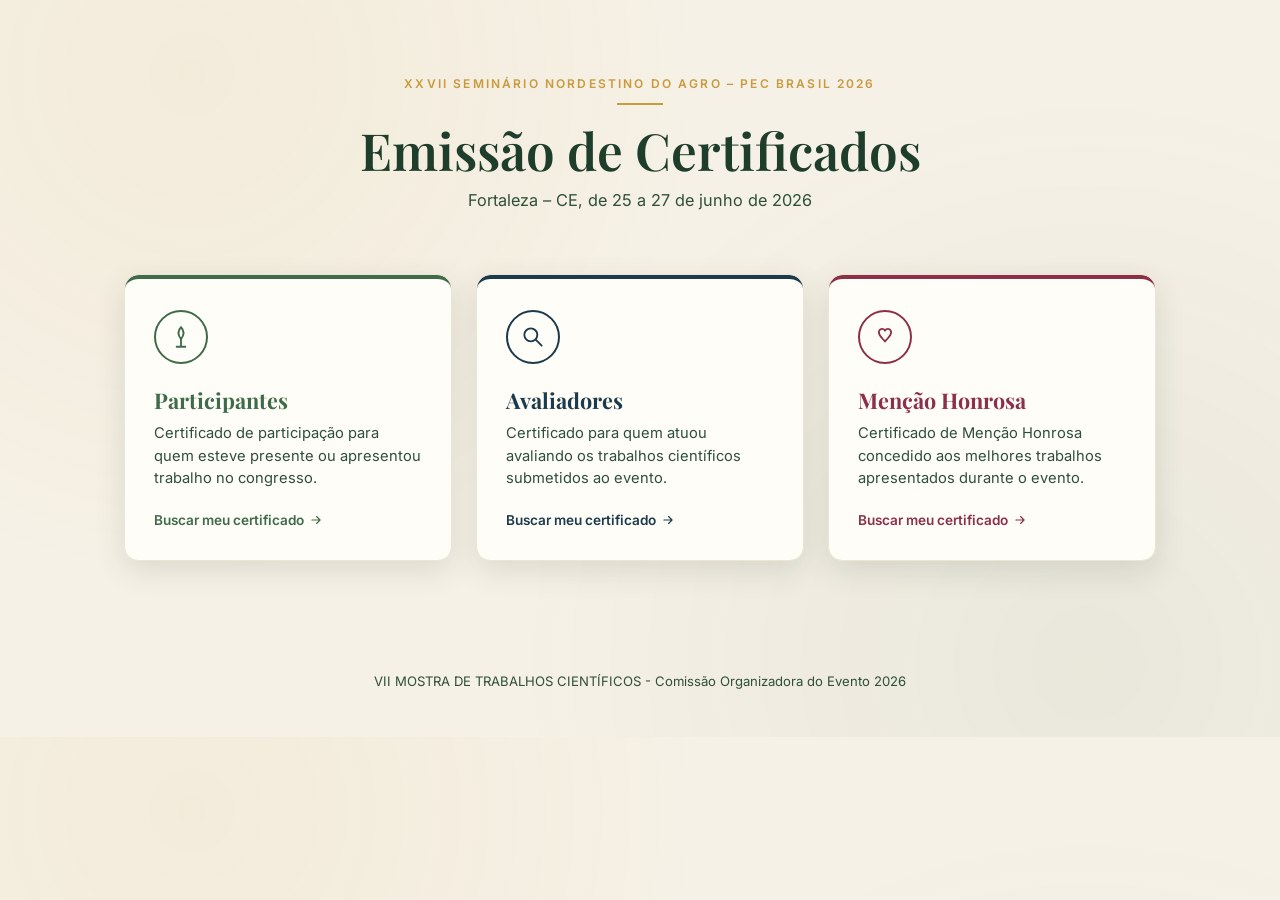
==== index.html @ bc7a6516 "primeiro commit" ====
<!DOCTYPE html>
<html lang="pt-BR">
<head>
  <meta charset="UTF-8" />
  <meta name="viewport" content="width=device-width, initial-scale=1.0" />
  <title>Certificados — Congresso Brasileiro de Agronegócio</title>
  <link rel="stylesheet" href="assets/style.css" />
</head>
<body>

  <div class="container">
    <header class="topo">
      <span class="eyebrow">XXVII Seminário Nordestino do Agro – Pec Brasil 2026</span>
      <h1 class="titulo">Emissão de Certificados</h1>
      <p class="subtitulo">Fortaleza – CE, de 25 a 27 de junho de 2026</p>
    </header>

    <main class="trilhas">

      <a class="card-trilha" style="--cor: var(--cor-participantes)" href="busca.html?trilha=participantes">
        <div class="selo">
          <svg viewBox="0 0 24 24" fill="none" stroke="currentColor" stroke-width="1.7">
            <path d="M12 3c-3 3-3 7 0 11 3-4 3-8 0-11z" />
            <path d="M12 14v7M8 21h8" stroke-linecap="round"/>
          </svg>
        </div>
        <h2>Participantes</h2>
        <p>Certificado de participação para quem esteve presente ou apresentou trabalho no congresso.</p>
        <span class="ir-para">
          Buscar meu certificado
          <svg viewBox="0 0 24 24" fill="none" stroke="currentColor" stroke-width="2"><path d="M5 12h14M13 6l6 6-6 6" stroke-linecap="round" stroke-linejoin="round"/></svg>
        </span>
      </a>

      <a class="card-trilha" style="--cor: var(--cor-avaliadores)" href="busca.html?trilha=avaliadores">
        <div class="selo">
          <svg viewBox="0 0 24 24" fill="none" stroke="currentColor" stroke-width="1.7">
            <circle cx="10" cy="10" r="6"/>
            <path d="M14.5 14.5L20 20" stroke-linecap="round"/>
          </svg>
        </div>
        <h2>Avaliadores</h2>
        <p>Certificado para quem atuou avaliando os trabalhos científicos submetidos ao evento.</p>
        <span class="ir-para">
          Buscar meu certificado
          <svg viewBox="0 0 24 24" fill="none" stroke="currentColor" stroke-width="2"><path d="M5 12h14M13 6l6 6-6 6" stroke-linecap="round" stroke-linejoin="round"/></svg>
        </span>
      </a>

      <a class="card-trilha" style="--cor: var(--cor-missao-rosa)" href="busca.html?trilha=missao-rosa">
        <div class="selo">
          <svg viewBox="0 0 24 24" fill="none" stroke="currentColor" stroke-width="1.7">
            <path d="M12 6c1.5-2 4.5-2 5.5.5 1 2.5-1 5-5.5 9.5-4.5-4.5-6.5-7-5.5-9.5C7.5 4 10.5 4 12 6z"/>
          </svg>
        </div>
        <h2>Menção Honrosa</h2>
        <p>Certificado de Menção Honrosa concedido aos melhores trabalhos apresentados durante o evento.</p>
        <span class="ir-para">
          Buscar meu certificado
          <svg viewBox="0 0 24 24" fill="none" stroke="currentColor" stroke-width="2"><path d="M5 12h14M13 6l6 6-6 6" stroke-linecap="round" stroke-linejoin="round"/></svg>
        </span>
      </a>

    </main>

    <footer class="rodape">
      VII MOSTRA DE TRABALHOS CIENTÍFICOS - Comissão Organizadora do Evento 2026
    </footer>
  </div>

</body>
</html>
---- assets/style.css ----
/* ===========================================================
   Congresso Brasileiro de Agronegócio — Emissão de Certificados
   Paleta: creme (papel), verde-escuro (tinta), dourado (selo)
   + cores de destaque por trilha (participantes / avaliadores / missão rosa)
   =========================================================== */

@import url('https://fonts.googleapis.com/css2?family=Playfair+Display:wght@500;600;700&family=Inter:wght@400;500;600&display=swap');

:root {
  --creme: #F6F1E6;
  --creme-escuro: #EDE4D2;
  --tinta: #1F3D2B;
  --tinta-suave: #2E4F3A;
  --dourado: #C99A3E;
  --dourado-claro: #E4C87A;
  --terracota: #A85C32;

  --cor-participantes: #3F6B4A;
  --cor-avaliadores: #1B3A4B;
  --cor-missao-rosa: #8C2F4B;

  --fonte-display: 'Playfair Display', Georgia, serif;
  --fonte-texto: 'Inter', system-ui, sans-serif;

  --sombra: 0 10px 30px rgba(31, 61, 43, 0.12);
}

* { box-sizing: border-box; }

body {
  margin: 0;
  background: var(--creme);
  color: var(--tinta);
  font-family: var(--fonte-texto);
  background-image:
    radial-gradient(circle at 15% 10%, rgba(201, 154, 62, 0.07), transparent 40%),
    radial-gradient(circle at 85% 90%, rgba(31, 61, 43, 0.06), transparent 45%);
}

.container {
  max-width: 1080px;
  margin: 0 auto;
  padding: 0 1.5rem;
}

/* ---------- Cabeçalho ---------- */
header.topo {
  padding: 4.5rem 0 3rem;
  text-align: center;
}

.eyebrow {
  font-family: var(--fonte-texto);
  font-weight: 600;
  letter-spacing: 0.18em;
  text-transform: uppercase;
  font-size: 0.75rem;
  color: var(--dourado);
  display: inline-block;
  padding-bottom: 0.9rem;
  position: relative;
}

.eyebrow::after {
  content: "";
  position: absolute;
  bottom: 0;
  left: 50%;
  transform: translateX(-50%);
  width: 46px;
  height: 2px;
  background: var(--dourado);
}

h1.titulo {
  font-family: var(--fonte-display);
  font-size: clamp(2.1rem, 4.5vw, 3.2rem);
  font-weight: 600;
  margin: 1rem 0 0.6rem;
  line-height: 1.15;
}

.subtitulo {
  color: var(--tinta-suave);
  font-size: 1.02rem;
  margin: 0;
}

/* ---------- Cards das trilhas ---------- */
.trilhas {
  display: grid;
  grid-template-columns: repeat(3, 1fr);
  gap: 1.5rem;
  padding: 1rem 0 5rem;
}

@media (max-width: 820px) {
  .trilhas { grid-template-columns: 1fr; }
}

.card-trilha {
  --cor: var(--cor-participantes);
  position: relative;
  display: block;
  text-decoration: none;
  color: inherit;
  background: #FFFDF8;
  border: 1px solid var(--creme-escuro);
  border-radius: 14px;
  padding: 2.2rem 1.8rem 1.9rem;
  box-shadow: var(--sombra);
  overflow: hidden;
  transition: transform 0.25s ease, box-shadow 0.25s ease;
}

.card-trilha:hover {
  transform: translateY(-5px);
  box-shadow: 0 16px 36px rgba(31, 61, 43, 0.18);
}

.card-trilha::before {
  content: "";
  position: absolute;
  inset: 0;
  border-top: 4px solid var(--cor);
  border-radius: 14px 14px 0 0;
}

.selo {
  width: 54px;
  height: 54px;
  border-radius: 50%;
  border: 2px solid var(--cor);
  display: flex;
  align-items: center;
  justify-content: center;
  color: var(--cor);
  margin-bottom: 1.4rem;
  transition: transform 0.35s ease;
}

.card-trilha:hover .selo {
  transform: rotate(-8deg) scale(1.05);
}

.selo svg { width: 26px; height: 26px; }

.card-trilha h2 {
  font-family: var(--fonte-display);
  font-size: 1.35rem;
  margin: 0 0 0.5rem;
  color: var(--cor);
}

.card-trilha p {
  font-size: 0.92rem;
  color: var(--tinta-suave);
  line-height: 1.5;
  margin: 0 0 1.3rem;
}

.ir-para {
  font-size: 0.85rem;
  font-weight: 600;
  color: var(--cor);
  display: inline-flex;
  align-items: center;
  gap: 0.35rem;
}

.ir-para svg {
  width: 14px; height: 14px;
  transition: transform 0.2s ease;
}

.card-trilha:hover .ir-para svg { transform: translateX(4px); }

footer.rodape {
  text-align: center;
  padding: 2rem 0 3rem;
  color: var(--tinta-suave);
  font-size: 0.82rem;
}

/* ===========================================================
   Página de busca
   =========================================================== */

.voltar {
  display: inline-flex;
  align-items: center;
  gap: 0.4rem;
  font-size: 0.85rem;
  font-weight: 600;
  color: var(--tinta-suave);
  text-decoration: none;
  margin-bottom: 1.5rem;
}
.voltar svg { width: 14px; height: 14px; }

.faixa-trilha {
  padding: 3rem 0 1.5rem;
}

.faixa-trilha .eyebrow { color: var(--cor, var(--dourado)); }
.faixa-trilha .eyebrow::after { background: var(--cor, var(--dourado)); }

.busca-caixa {
  background: #FFFDF8;
  border: 1px solid var(--creme-escuro);
  border-radius: 14px;
  padding: 1.6rem;
  box-shadow: var(--sombra);
  margin-bottom: 2rem;
}

.busca-caixa input[type="text"] {
  width: 100%;
  padding: 0.85rem 1rem;
  font-size: 1rem;
  font-family: var(--fonte-texto);
  border: 1.5px solid var(--creme-escuro);
  border-radius: 8px;
  background: var(--creme);
  color: var(--tinta);
  outline: none;
  transition: border-color 0.2s ease;
}

.busca-caixa input[type="text"]:focus {
  border-color: var(--cor, var(--dourado));
}

.busca-caixa select {
  width: 100%;
  padding: 0.75rem 1rem;
  font-size: 0.92rem;
  font-family: var(--fonte-texto);
  border: 1.5px solid var(--creme-escuro);
  border-radius: 8px;
  background: var(--creme);
  color: var(--tinta);
  outline: none;
  transition: border-color 0.2s ease;
}

.busca-caixa select:focus {
  border-color: var(--cor, var(--dourado));
}

.dica {
  font-size: 0.8rem;
  color: var(--tinta-suave);
  margin-top: 0.6rem;
}

.resultados {
  display: flex;
  flex-direction: column;
  gap: 0.8rem;
  padding-bottom: 4rem;
}

.resultado-item {
  background: #FFFDF8;
  border: 1px solid var(--creme-escuro);
  border-left: 4px solid var(--cor, var(--dourado));
  border-radius: 10px;
  padding: 1.1rem 1.3rem;
  display: flex;
  align-items: center;
  justify-content: space-between;
  gap: 1rem;
  flex-wrap: wrap;
}

.resultado-item .nomes {
  font-weight: 600;
  font-size: 1rem;
}

.resultado-item .detalhe {
  font-size: 0.85rem;
  color: var(--tinta-suave);
  font-style: italic;
  margin-top: 0.2rem;
}

.botao-baixar {
  background: var(--cor, var(--tinta));
  color: #fff;
  border: none;
  padding: 0.65rem 1.2rem;
  border-radius: 8px;
  font-family: var(--fonte-texto);
  font-weight: 600;
  font-size: 0.85rem;
  cursor: pointer;
  white-space: nowrap;
  transition: filter 0.2s ease;
}
.botao-baixar:hover { filter: brightness(1.1); }
.botao-baixar:disabled { opacity: 0.6; cursor: wait; }

.mensagem-vazia {
  text-align: center;
  color: var(--tinta-suave);
  padding: 2.5rem 1rem;
  font-size: 0.95rem;
}

.mensagem-erro {
  text-align: center;
  color: var(--terracota);
  padding: 1rem;
  font-size: 0.9rem;
  font-weight: 600;
}

@media (prefers-reduced-motion: reduce) {
  .card-trilha, .card-trilha .selo, .card-trilha .ir-para svg, .botao-baixar {
    transition: none !important;
  }
}
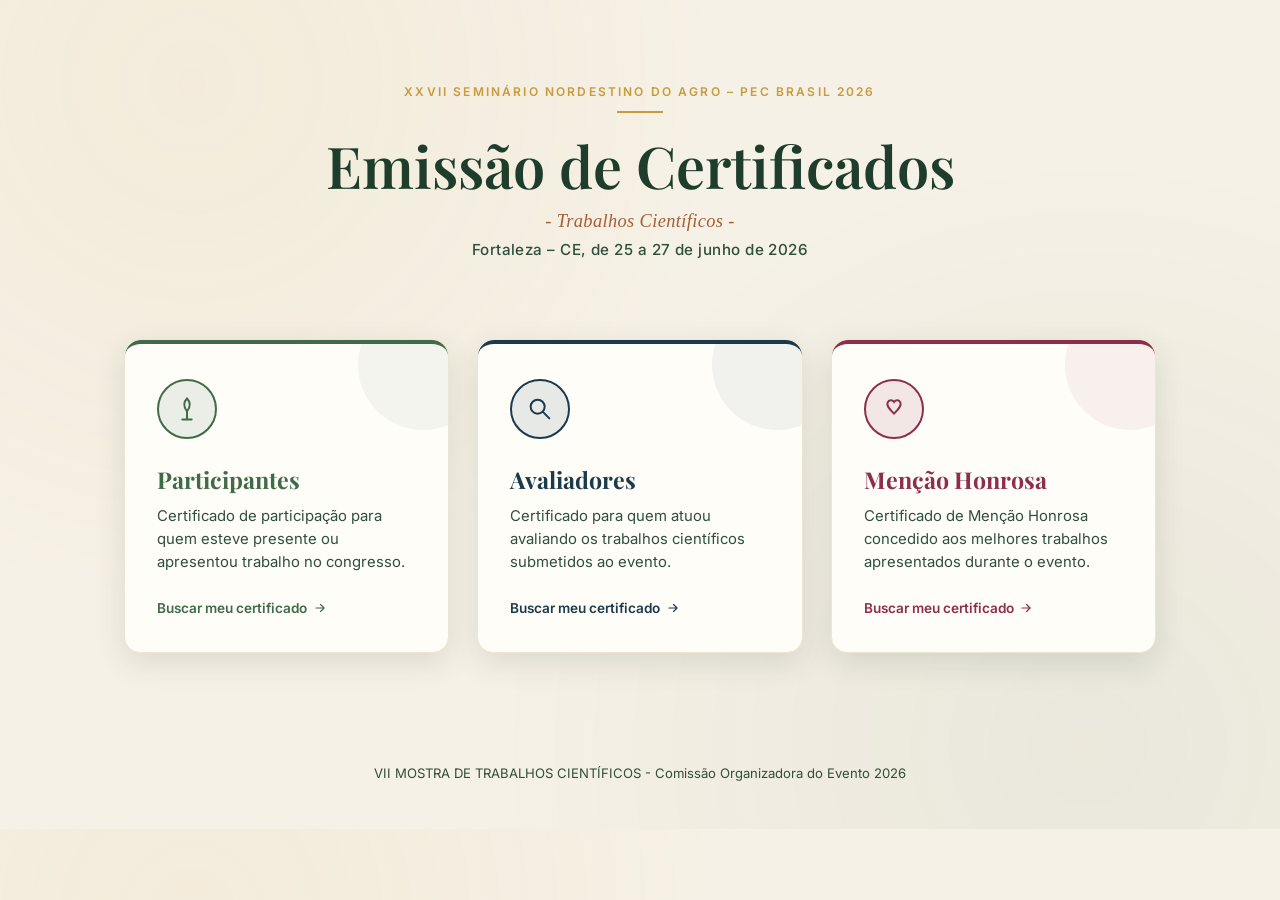
==== commit d9e997f5: "Add files via upload" ====
--- a/index.html
+++ b/index.html
@@ -11,8 +11,9 @@
   <div class="container">
     <header class="topo">
       <span class="eyebrow">XXVII Seminário Nordestino do Agro – Pec Brasil 2026</span>
-      <h1 class="titulo">Emissão de Certificados</h1>
-      <p class="subtitulo">Fortaleza – CE, de 25 a 27 de junho de 2026</p>
+      <h1 class="titulo">Emissão de Certificados </h1>
+      <h2 class="subtitulo"> - Trabalhos Científicos - </h2>
+      <h3 class="subtitulo">Fortaleza – CE, de 25 a 27 de junho de 2026</h3>
     </header>
 
     <main class="trilhas">
--- a/assets/style.css
+++ b/assets/style.css
@@ -45,7 +45,7 @@
 
 /* ---------- Cabeçalho ---------- */
 header.topo {
-  padding: 4.5rem 0 3rem;
+  padding: 5rem 0 3.5rem;
   text-align: center;
 }
 
@@ -74,10 +74,29 @@
 
 h1.titulo {
   font-family: var(--fonte-display);
-  font-size: clamp(2.1rem, 4.5vw, 3.2rem);
-  font-weight: 600;
-  margin: 1rem 0 0.6rem;
-  line-height: 1.15;
+  font-size: clamp(2.3rem, 5vw, 3.6rem);
+  font-weight: 600;
+  margin: 1.2rem 0 0.9rem;
+  line-height: 1.12;
+}
+
+h2.subtitulo {
+  font-family: var(--fonte-display);
+  font-style: italic;
+  font-weight: 500;
+  color: var(--terracota);
+  font-size: 1.15rem;
+  margin: 0 0 0.5rem;
+  letter-spacing: 0.02em;
+}
+
+h3.subtitulo {
+  font-family: var(--fonte-texto);
+  font-weight: 500;
+  color: var(--tinta-suave);
+  font-size: 0.95rem;
+  letter-spacing: 0.03em;
+  margin: 0;
 }
 
 .subtitulo {
@@ -90,8 +109,8 @@
 .trilhas {
   display: grid;
   grid-template-columns: repeat(3, 1fr);
-  gap: 1.5rem;
-  padding: 1rem 0 5rem;
+  gap: 1.75rem;
+  padding: 1.5rem 0 5rem;
 }
 
 @media (max-width: 820px) {
@@ -106,16 +125,16 @@
   color: inherit;
   background: #FFFDF8;
   border: 1px solid var(--creme-escuro);
-  border-radius: 14px;
-  padding: 2.2rem 1.8rem 1.9rem;
+  border-radius: 16px;
+  padding: 2.4rem 2rem 2.1rem;
   box-shadow: var(--sombra);
   overflow: hidden;
-  transition: transform 0.25s ease, box-shadow 0.25s ease;
+  transition: transform 0.28s ease, box-shadow 0.28s ease;
 }
 
 .card-trilha:hover {
-  transform: translateY(-5px);
-  box-shadow: 0 16px 36px rgba(31, 61, 43, 0.18);
+  transform: translateY(-6px);
+  box-shadow: 0 20px 42px rgba(31, 61, 43, 0.2);
 }
 
 .card-trilha::before {
@@ -123,40 +142,54 @@
   position: absolute;
   inset: 0;
   border-top: 4px solid var(--cor);
-  border-radius: 14px 14px 0 0;
+  border-radius: 16px 16px 0 0;
+}
+
+.card-trilha::after {
+  content: "";
+  position: absolute;
+  top: -40px;
+  right: -40px;
+  width: 130px;
+  height: 130px;
+  border-radius: 50%;
+  background: var(--cor);
+  opacity: 0.06;
+  pointer-events: none;
 }
 
 .selo {
-  width: 54px;
-  height: 54px;
+  width: 60px;
+  height: 60px;
   border-radius: 50%;
+  background: color-mix(in srgb, var(--cor) 10%, transparent);
   border: 2px solid var(--cor);
   display: flex;
   align-items: center;
   justify-content: center;
   color: var(--cor);
-  margin-bottom: 1.4rem;
+  margin-bottom: 1.6rem;
   transition: transform 0.35s ease;
 }
 
 .card-trilha:hover .selo {
-  transform: rotate(-8deg) scale(1.05);
-}
-
-.selo svg { width: 26px; height: 26px; }
+  transform: rotate(-8deg) scale(1.06);
+}
+
+.selo svg { width: 28px; height: 28px; }
 
 .card-trilha h2 {
   font-family: var(--fonte-display);
-  font-size: 1.35rem;
-  margin: 0 0 0.5rem;
+  font-size: 1.45rem;
+  margin: 0 0 0.6rem;
   color: var(--cor);
 }
 
 .card-trilha p {
-  font-size: 0.92rem;
-  color: var(--tinta-suave);
-  line-height: 1.5;
-  margin: 0 0 1.3rem;
+  font-size: 0.93rem;
+  color: var(--tinta-suave);
+  line-height: 1.55;
+  margin: 0 0 1.4rem;
 }
 
 .ir-para {
@@ -166,6 +199,13 @@
   display: inline-flex;
   align-items: center;
   gap: 0.35rem;
+  padding-bottom: 2px;
+  border-bottom: 1px solid transparent;
+  transition: border-color 0.2s ease;
+}
+
+.card-trilha:hover .ir-para {
+  border-color: var(--cor);
 }
 
 .ir-para svg {
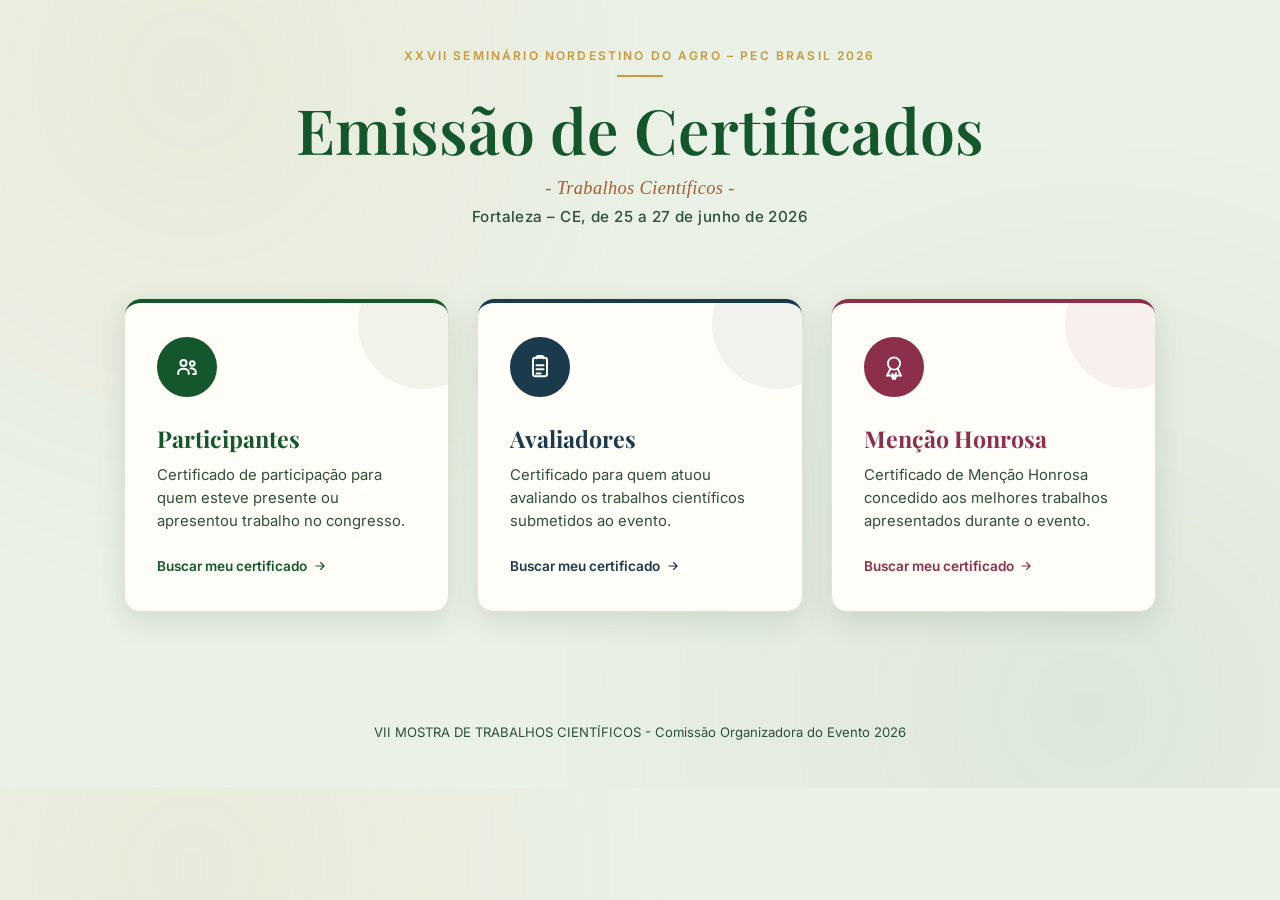
==== commit c483d494: "Add files via upload" ====
--- a/index.html
+++ b/index.html
@@ -1,73 +1,78 @@
-<!DOCTYPE html>
-<html lang="pt-BR">
-<head>
-  <meta charset="UTF-8" />
-  <meta name="viewport" content="width=device-width, initial-scale=1.0" />
-  <title>Certificados — Congresso Brasileiro de Agronegócio</title>
-  <link rel="stylesheet" href="assets/style.css" />
-</head>
-<body>
-
-  <div class="container">
-    <header class="topo">
-      <span class="eyebrow">XXVII Seminário Nordestino do Agro – Pec Brasil 2026</span>
-      <h1 class="titulo">Emissão de Certificados </h1>
-      <h2 class="subtitulo"> - Trabalhos Científicos - </h2>
-      <h3 class="subtitulo">Fortaleza – CE, de 25 a 27 de junho de 2026</h3>
-    </header>
-
-    <main class="trilhas">
-
-      <a class="card-trilha" style="--cor: var(--cor-participantes)" href="busca.html?trilha=participantes">
-        <div class="selo">
-          <svg viewBox="0 0 24 24" fill="none" stroke="currentColor" stroke-width="1.7">
-            <path d="M12 3c-3 3-3 7 0 11 3-4 3-8 0-11z" />
-            <path d="M12 14v7M8 21h8" stroke-linecap="round"/>
-          </svg>
-        </div>
-        <h2>Participantes</h2>
-        <p>Certificado de participação para quem esteve presente ou apresentou trabalho no congresso.</p>
-        <span class="ir-para">
-          Buscar meu certificado
-          <svg viewBox="0 0 24 24" fill="none" stroke="currentColor" stroke-width="2"><path d="M5 12h14M13 6l6 6-6 6" stroke-linecap="round" stroke-linejoin="round"/></svg>
-        </span>
-      </a>
-
-      <a class="card-trilha" style="--cor: var(--cor-avaliadores)" href="busca.html?trilha=avaliadores">
-        <div class="selo">
-          <svg viewBox="0 0 24 24" fill="none" stroke="currentColor" stroke-width="1.7">
-            <circle cx="10" cy="10" r="6"/>
-            <path d="M14.5 14.5L20 20" stroke-linecap="round"/>
-          </svg>
-        </div>
-        <h2>Avaliadores</h2>
-        <p>Certificado para quem atuou avaliando os trabalhos científicos submetidos ao evento.</p>
-        <span class="ir-para">
-          Buscar meu certificado
-          <svg viewBox="0 0 24 24" fill="none" stroke="currentColor" stroke-width="2"><path d="M5 12h14M13 6l6 6-6 6" stroke-linecap="round" stroke-linejoin="round"/></svg>
-        </span>
-      </a>
-
-      <a class="card-trilha" style="--cor: var(--cor-missao-rosa)" href="busca.html?trilha=missao-rosa">
-        <div class="selo">
-          <svg viewBox="0 0 24 24" fill="none" stroke="currentColor" stroke-width="1.7">
-            <path d="M12 6c1.5-2 4.5-2 5.5.5 1 2.5-1 5-5.5 9.5-4.5-4.5-6.5-7-5.5-9.5C7.5 4 10.5 4 12 6z"/>
-          </svg>
-        </div>
-        <h2>Menção Honrosa</h2>
-        <p>Certificado de Menção Honrosa concedido aos melhores trabalhos apresentados durante o evento.</p>
-        <span class="ir-para">
-          Buscar meu certificado
-          <svg viewBox="0 0 24 24" fill="none" stroke="currentColor" stroke-width="2"><path d="M5 12h14M13 6l6 6-6 6" stroke-linecap="round" stroke-linejoin="round"/></svg>
-        </span>
-      </a>
-
-    </main>
-
-    <footer class="rodape">
-      VII MOSTRA DE TRABALHOS CIENTÍFICOS - Comissão Organizadora do Evento 2026
-    </footer>
-  </div>
-
-</body>
-</html>
+<!DOCTYPE html>
+<html lang="pt-BR">
+<head>
+  <meta charset="UTF-8" />
+  <meta name="viewport" content="width=device-width, initial-scale=1.0" />
+  <title>Certificados — Congresso Brasileiro de Agronegócio</title>
+  <link rel="stylesheet" href="assets/style.css" />
+</head>
+<body>
+
+  <div class="container">
+    <header class="topo">
+      <span class="eyebrow">XXVII Seminário Nordestino do Agro – Pec Brasil 2026</span>
+      <h1 class="titulo">Emissão de Certificados </h1>
+      <h2 class="subtitulo"> - Trabalhos Científicos - </h2>
+      <h3 class="subtitulo">Fortaleza – CE, de 25 a 27 de junho de 2026</h3>
+    </header>
+
+    <main class="trilhas">
+
+      <a class="card-trilha" style="--cor: var(--cor-participantes)" href="busca.html?trilha=participantes">
+        <div class="selo">
+          <svg viewBox="0 0 24 24" fill="none" stroke="currentColor" stroke-width="1.7" stroke-linecap="round" stroke-linejoin="round">
+            <circle cx="9" cy="8.5" r="2.6" />
+            <path d="M4.5 18v-1.2c0-2 2-3.4 4.5-3.4s4.5 1.4 4.5 3.4V18" />
+            <circle cx="16.5" cy="9" r="2" />
+            <path d="M15 13.2c1.9-.3 4.5.9 4.5 3v1.8h-2.2" />
+          </svg>
+        </div>
+        <h2>Participantes</h2>
+        <p>Certificado de participação para quem esteve presente ou apresentou trabalho no congresso.</p>
+        <span class="ir-para">
+          Buscar meu certificado
+          <svg viewBox="0 0 24 24" fill="none" stroke="currentColor" stroke-width="2"><path d="M5 12h14M13 6l6 6-6 6" stroke-linecap="round" stroke-linejoin="round"/></svg>
+        </span>
+      </a>
+
+      <a class="card-trilha" style="--cor: var(--cor-avaliadores)" href="busca.html?trilha=avaliadores">
+        <div class="selo">
+          <svg viewBox="0 0 24 24" fill="none" stroke="currentColor" stroke-width="1.7" stroke-linecap="round" stroke-linejoin="round">
+            <rect x="6" y="4" width="12" height="16" rx="2" />
+            <path d="M9 4.5V4a1.5 1.5 0 0 1 1.5-1.5h3A1.5 1.5 0 0 1 15 4v.5" />
+            <path d="M9 10.5h6M9 14h6M9 17.5h3.5" />
+          </svg>
+        </div>
+        <h2>Avaliadores</h2>
+        <p>Certificado para quem atuou avaliando os trabalhos científicos submetidos ao evento.</p>
+        <span class="ir-para">
+          Buscar meu certificado
+          <svg viewBox="0 0 24 24" fill="none" stroke="currentColor" stroke-width="2"><path d="M5 12h14M13 6l6 6-6 6" stroke-linecap="round" stroke-linejoin="round"/></svg>
+        </span>
+      </a>
+
+      <a class="card-trilha" style="--cor: var(--cor-missao-rosa)" href="busca.html?trilha=missao-rosa">
+        <div class="selo">
+          <svg viewBox="0 0 24 24" fill="none" stroke="currentColor" stroke-width="1.6" stroke-linecap="round" stroke-linejoin="round">
+            <circle cx="12" cy="9" r="5.2" />
+            <path d="M9 13.3l-3 6.2 3.6-.3 1.7 3.1 2.4-5" />
+            <path d="M15 13.3l3 6.2-3.6-.3-1.7 3.1-2.1-4.4" />
+          </svg>
+        </div>
+        <h2>Menção Honrosa</h2>
+        <p>Certificado de Menção Honrosa concedido aos melhores trabalhos apresentados durante o evento.</p>
+        <span class="ir-para">
+          Buscar meu certificado
+          <svg viewBox="0 0 24 24" fill="none" stroke="currentColor" stroke-width="2"><path d="M5 12h14M13 6l6 6-6 6" stroke-linecap="round" stroke-linejoin="round"/></svg>
+        </span>
+      </a>
+
+    </main>
+
+    <footer class="rodape">
+      VII MOSTRA DE TRABALHOS CIENTÍFICOS - Comissão Organizadora do Evento 2026
+    </footer>
+  </div>
+
+</body>
+</html>
--- a/assets/style.css
+++ b/assets/style.css
@@ -1,364 +1,365 @@
-/* ===========================================================
-   Congresso Brasileiro de Agronegócio — Emissão de Certificados
-   Paleta: creme (papel), verde-escuro (tinta), dourado (selo)
-   + cores de destaque por trilha (participantes / avaliadores / missão rosa)
-   =========================================================== */
-
-@import url('https://fonts.googleapis.com/css2?family=Playfair+Display:wght@500;600;700&family=Inter:wght@400;500;600&display=swap');
-
-:root {
-  --creme: #F6F1E6;
-  --creme-escuro: #EDE4D2;
-  --tinta: #1F3D2B;
-  --tinta-suave: #2E4F3A;
-  --dourado: #C99A3E;
-  --dourado-claro: #E4C87A;
-  --terracota: #A85C32;
-
-  --cor-participantes: #3F6B4A;
-  --cor-avaliadores: #1B3A4B;
-  --cor-missao-rosa: #8C2F4B;
-
-  --fonte-display: 'Playfair Display', Georgia, serif;
-  --fonte-texto: 'Inter', system-ui, sans-serif;
-
-  --sombra: 0 10px 30px rgba(31, 61, 43, 0.12);
-}
-
-* { box-sizing: border-box; }
-
-body {
-  margin: 0;
-  background: var(--creme);
-  color: var(--tinta);
-  font-family: var(--fonte-texto);
-  background-image:
-    radial-gradient(circle at 15% 10%, rgba(201, 154, 62, 0.07), transparent 40%),
-    radial-gradient(circle at 85% 90%, rgba(31, 61, 43, 0.06), transparent 45%);
-}
-
-.container {
-  max-width: 1080px;
-  margin: 0 auto;
-  padding: 0 1.5rem;
-}
-
-/* ---------- Cabeçalho ---------- */
-header.topo {
-  padding: 5rem 0 3.5rem;
-  text-align: center;
-}
-
-.eyebrow {
-  font-family: var(--fonte-texto);
-  font-weight: 600;
-  letter-spacing: 0.18em;
-  text-transform: uppercase;
-  font-size: 0.75rem;
-  color: var(--dourado);
-  display: inline-block;
-  padding-bottom: 0.9rem;
-  position: relative;
-}
-
-.eyebrow::after {
-  content: "";
-  position: absolute;
-  bottom: 0;
-  left: 50%;
-  transform: translateX(-50%);
-  width: 46px;
-  height: 2px;
-  background: var(--dourado);
-}
-
-h1.titulo {
-  font-family: var(--fonte-display);
-  font-size: clamp(2.3rem, 5vw, 3.6rem);
-  font-weight: 600;
-  margin: 1.2rem 0 0.9rem;
-  line-height: 1.12;
-}
-
-h2.subtitulo {
-  font-family: var(--fonte-display);
-  font-style: italic;
-  font-weight: 500;
-  color: var(--terracota);
-  font-size: 1.15rem;
-  margin: 0 0 0.5rem;
-  letter-spacing: 0.02em;
-}
-
-h3.subtitulo {
-  font-family: var(--fonte-texto);
-  font-weight: 500;
-  color: var(--tinta-suave);
-  font-size: 0.95rem;
-  letter-spacing: 0.03em;
-  margin: 0;
-}
-
-.subtitulo {
-  color: var(--tinta-suave);
-  font-size: 1.02rem;
-  margin: 0;
-}
-
-/* ---------- Cards das trilhas ---------- */
-.trilhas {
-  display: grid;
-  grid-template-columns: repeat(3, 1fr);
-  gap: 1.75rem;
-  padding: 1.5rem 0 5rem;
-}
-
-@media (max-width: 820px) {
-  .trilhas { grid-template-columns: 1fr; }
-}
-
-.card-trilha {
-  --cor: var(--cor-participantes);
-  position: relative;
-  display: block;
-  text-decoration: none;
-  color: inherit;
-  background: #FFFDF8;
-  border: 1px solid var(--creme-escuro);
-  border-radius: 16px;
-  padding: 2.4rem 2rem 2.1rem;
-  box-shadow: var(--sombra);
-  overflow: hidden;
-  transition: transform 0.28s ease, box-shadow 0.28s ease;
-}
-
-.card-trilha:hover {
-  transform: translateY(-6px);
-  box-shadow: 0 20px 42px rgba(31, 61, 43, 0.2);
-}
-
-.card-trilha::before {
-  content: "";
-  position: absolute;
-  inset: 0;
-  border-top: 4px solid var(--cor);
-  border-radius: 16px 16px 0 0;
-}
-
-.card-trilha::after {
-  content: "";
-  position: absolute;
-  top: -40px;
-  right: -40px;
-  width: 130px;
-  height: 130px;
-  border-radius: 50%;
-  background: var(--cor);
-  opacity: 0.06;
-  pointer-events: none;
-}
-
-.selo {
-  width: 60px;
-  height: 60px;
-  border-radius: 50%;
-  background: color-mix(in srgb, var(--cor) 10%, transparent);
-  border: 2px solid var(--cor);
-  display: flex;
-  align-items: center;
-  justify-content: center;
-  color: var(--cor);
-  margin-bottom: 1.6rem;
-  transition: transform 0.35s ease;
-}
-
-.card-trilha:hover .selo {
-  transform: rotate(-8deg) scale(1.06);
-}
-
-.selo svg { width: 28px; height: 28px; }
-
-.card-trilha h2 {
-  font-family: var(--fonte-display);
-  font-size: 1.45rem;
-  margin: 0 0 0.6rem;
-  color: var(--cor);
-}
-
-.card-trilha p {
-  font-size: 0.93rem;
-  color: var(--tinta-suave);
-  line-height: 1.55;
-  margin: 0 0 1.4rem;
-}
-
-.ir-para {
-  font-size: 0.85rem;
-  font-weight: 600;
-  color: var(--cor);
-  display: inline-flex;
-  align-items: center;
-  gap: 0.35rem;
-  padding-bottom: 2px;
-  border-bottom: 1px solid transparent;
-  transition: border-color 0.2s ease;
-}
-
-.card-trilha:hover .ir-para {
-  border-color: var(--cor);
-}
-
-.ir-para svg {
-  width: 14px; height: 14px;
-  transition: transform 0.2s ease;
-}
-
-.card-trilha:hover .ir-para svg { transform: translateX(4px); }
-
-footer.rodape {
-  text-align: center;
-  padding: 2rem 0 3rem;
-  color: var(--tinta-suave);
-  font-size: 0.82rem;
-}
-
-/* ===========================================================
-   Página de busca
-   =========================================================== */
-
-.voltar {
-  display: inline-flex;
-  align-items: center;
-  gap: 0.4rem;
-  font-size: 0.85rem;
-  font-weight: 600;
-  color: var(--tinta-suave);
-  text-decoration: none;
-  margin-bottom: 1.5rem;
-}
-.voltar svg { width: 14px; height: 14px; }
-
-.faixa-trilha {
-  padding: 3rem 0 1.5rem;
-}
-
-.faixa-trilha .eyebrow { color: var(--cor, var(--dourado)); }
-.faixa-trilha .eyebrow::after { background: var(--cor, var(--dourado)); }
-
-.busca-caixa {
-  background: #FFFDF8;
-  border: 1px solid var(--creme-escuro);
-  border-radius: 14px;
-  padding: 1.6rem;
-  box-shadow: var(--sombra);
-  margin-bottom: 2rem;
-}
-
-.busca-caixa input[type="text"] {
-  width: 100%;
-  padding: 0.85rem 1rem;
-  font-size: 1rem;
-  font-family: var(--fonte-texto);
-  border: 1.5px solid var(--creme-escuro);
-  border-radius: 8px;
-  background: var(--creme);
-  color: var(--tinta);
-  outline: none;
-  transition: border-color 0.2s ease;
-}
-
-.busca-caixa input[type="text"]:focus {
-  border-color: var(--cor, var(--dourado));
-}
-
-.busca-caixa select {
-  width: 100%;
-  padding: 0.75rem 1rem;
-  font-size: 0.92rem;
-  font-family: var(--fonte-texto);
-  border: 1.5px solid var(--creme-escuro);
-  border-radius: 8px;
-  background: var(--creme);
-  color: var(--tinta);
-  outline: none;
-  transition: border-color 0.2s ease;
-}
-
-.busca-caixa select:focus {
-  border-color: var(--cor, var(--dourado));
-}
-
-.dica {
-  font-size: 0.8rem;
-  color: var(--tinta-suave);
-  margin-top: 0.6rem;
-}
-
-.resultados {
-  display: flex;
-  flex-direction: column;
-  gap: 0.8rem;
-  padding-bottom: 4rem;
-}
-
-.resultado-item {
-  background: #FFFDF8;
-  border: 1px solid var(--creme-escuro);
-  border-left: 4px solid var(--cor, var(--dourado));
-  border-radius: 10px;
-  padding: 1.1rem 1.3rem;
-  display: flex;
-  align-items: center;
-  justify-content: space-between;
-  gap: 1rem;
-  flex-wrap: wrap;
-}
-
-.resultado-item .nomes {
-  font-weight: 600;
-  font-size: 1rem;
-}
-
-.resultado-item .detalhe {
-  font-size: 0.85rem;
-  color: var(--tinta-suave);
-  font-style: italic;
-  margin-top: 0.2rem;
-}
-
-.botao-baixar {
-  background: var(--cor, var(--tinta));
-  color: #fff;
-  border: none;
-  padding: 0.65rem 1.2rem;
-  border-radius: 8px;
-  font-family: var(--fonte-texto);
-  font-weight: 600;
-  font-size: 0.85rem;
-  cursor: pointer;
-  white-space: nowrap;
-  transition: filter 0.2s ease;
-}
-.botao-baixar:hover { filter: brightness(1.1); }
-.botao-baixar:disabled { opacity: 0.6; cursor: wait; }
-
-.mensagem-vazia {
-  text-align: center;
-  color: var(--tinta-suave);
-  padding: 2.5rem 1rem;
-  font-size: 0.95rem;
-}
-
-.mensagem-erro {
-  text-align: center;
-  color: var(--terracota);
-  padding: 1rem;
-  font-size: 0.9rem;
-  font-weight: 600;
-}
-
-@media (prefers-reduced-motion: reduce) {
-  .card-trilha, .card-trilha .selo, .card-trilha .ir-para svg, .botao-baixar {
-    transition: none !important;
-  }
-}
+/* ===========================================================
+   Congresso Brasileiro de Agronegócio — Emissão de Certificados
+   Paleta: creme (papel), verde-escuro (tinta), dourado (selo)
+   + cores de destaque por trilha (participantes / avaliadores / missão rosa)
+   =========================================================== */
+
+@import url('https://fonts.googleapis.com/css2?family=Playfair+Display:wght@500;600;700&family=Inter:wght@400;500;600&display=swap');
+
+:root {
+  --creme: #EAF1E6;
+  --creme-escuro: #D9E6D2;
+  --tinta: #1F3D2B;
+  --tinta-suave: #2E4F3A;
+  --dourado: #C99A3E;
+  --dourado-claro: #E4C87A;
+  --terracota: #A85C32;
+
+  --cor-participantes: #15572C;
+  --cor-avaliadores: #1B3A4B;
+  --cor-missao-rosa: #8C2F4B;
+
+  --fonte-display: 'Playfair Display', Georgia, serif;
+  --fonte-texto: 'Inter', system-ui, sans-serif;
+
+  --sombra: 0 10px 30px rgba(31, 61, 43, 0.12);
+}
+
+* { box-sizing: border-box; }
+
+body {
+  margin: 0;
+  background: var(--creme);
+  color: var(--tinta);
+  font-family: var(--fonte-texto);
+  background-image:
+    radial-gradient(circle at 15% 10%, rgba(201, 154, 62, 0.07), transparent 40%),
+    radial-gradient(circle at 85% 90%, rgba(31, 61, 43, 0.06), transparent 45%);
+}
+
+.container {
+  max-width: 1080px;
+  margin: 0 auto;
+  padding: 0 1.5rem;
+}
+
+/* ---------- Cabeçalho ---------- */
+header.topo {
+  padding: 2.75rem 0 3rem;
+  text-align: center;
+}
+
+.eyebrow {
+  font-family: var(--fonte-texto);
+  font-weight: 600;
+  letter-spacing: 0.18em;
+  text-transform: uppercase;
+  font-size: 0.75rem;
+  color: var(--dourado);
+  display: inline-block;
+  padding-bottom: 0.9rem;
+  position: relative;
+}
+
+.eyebrow::after {
+  content: "";
+  position: absolute;
+  bottom: 0;
+  left: 50%;
+  transform: translateX(-50%);
+  width: 46px;
+  height: 2px;
+  background: var(--dourado);
+}
+
+h1.titulo {
+  font-family: var(--fonte-display);
+  font-size: clamp(2.5rem, 5.2vw, 3.9rem);
+  font-weight: 600;
+  color: #15572C;
+  margin: 1.1rem 0 0.9rem;
+  line-height: 1.1;
+}
+
+h2.subtitulo {
+  font-family: var(--fonte-display);
+  font-style: italic;
+  font-weight: 500;
+  color: var(--terracota);
+  font-size: 1.15rem;
+  margin: 0 0 0.5rem;
+  letter-spacing: 0.02em;
+}
+
+h3.subtitulo {
+  font-family: var(--fonte-texto);
+  font-weight: 500;
+  color: var(--tinta-suave);
+  font-size: 0.95rem;
+  letter-spacing: 0.03em;
+  margin: 0;
+}
+
+.subtitulo {
+  color: var(--tinta-suave);
+  font-size: 1.02rem;
+  margin: 0;
+}
+
+/* ---------- Cards das trilhas ---------- */
+.trilhas {
+  display: grid;
+  grid-template-columns: repeat(3, 1fr);
+  gap: 1.75rem;
+  padding: 1.5rem 0 5rem;
+}
+
+@media (max-width: 820px) {
+  .trilhas { grid-template-columns: 1fr; }
+}
+
+.card-trilha {
+  --cor: var(--cor-participantes);
+  position: relative;
+  display: block;
+  text-decoration: none;
+  color: inherit;
+  background: #FFFDF8;
+  border: 1px solid var(--creme-escuro);
+  border-radius: 16px;
+  padding: 2.4rem 2rem 2.1rem;
+  box-shadow: var(--sombra);
+  overflow: hidden;
+  transition: transform 0.28s ease, box-shadow 0.28s ease;
+}
+
+.card-trilha:hover {
+  transform: translateY(-6px);
+  box-shadow: 0 20px 42px rgba(31, 61, 43, 0.2);
+}
+
+.card-trilha::before {
+  content: "";
+  position: absolute;
+  inset: 0;
+  border-top: 4px solid var(--cor);
+  border-radius: 16px 16px 0 0;
+}
+
+.card-trilha::after {
+  content: "";
+  position: absolute;
+  top: -40px;
+  right: -40px;
+  width: 130px;
+  height: 130px;
+  border-radius: 50%;
+  background: var(--cor);
+  opacity: 0.06;
+  pointer-events: none;
+}
+
+.selo {
+  width: 60px;
+  height: 60px;
+  border-radius: 50%;
+  background: var(--cor);
+  border: 2px solid var(--cor);
+  display: flex;
+  align-items: center;
+  justify-content: center;
+  color: #fff;
+  margin-bottom: 1.6rem;
+  transition: transform 0.35s ease;
+}
+
+.card-trilha:hover .selo {
+  transform: rotate(-8deg) scale(1.06);
+}
+
+.selo svg { width: 28px; height: 28px; }
+
+.card-trilha h2 {
+  font-family: var(--fonte-display);
+  font-size: 1.45rem;
+  margin: 0 0 0.6rem;
+  color: var(--cor);
+}
+
+.card-trilha p {
+  font-size: 0.93rem;
+  color: var(--tinta-suave);
+  line-height: 1.55;
+  margin: 0 0 1.4rem;
+}
+
+.ir-para {
+  font-size: 0.85rem;
+  font-weight: 600;
+  color: var(--cor);
+  display: inline-flex;
+  align-items: center;
+  gap: 0.35rem;
+  padding-bottom: 2px;
+  border-bottom: 1px solid transparent;
+  transition: border-color 0.2s ease;
+}
+
+.card-trilha:hover .ir-para {
+  border-color: var(--cor);
+}
+
+.ir-para svg {
+  width: 14px; height: 14px;
+  transition: transform 0.2s ease;
+}
+
+.card-trilha:hover .ir-para svg { transform: translateX(4px); }
+
+footer.rodape {
+  text-align: center;
+  padding: 2rem 0 3rem;
+  color: var(--tinta-suave);
+  font-size: 0.82rem;
+}
+
+/* ===========================================================
+   Página de busca
+   =========================================================== */
+
+.voltar {
+  display: inline-flex;
+  align-items: center;
+  gap: 0.4rem;
+  font-size: 0.85rem;
+  font-weight: 600;
+  color: var(--tinta-suave);
+  text-decoration: none;
+  margin-bottom: 1.5rem;
+}
+.voltar svg { width: 14px; height: 14px; }
+
+.faixa-trilha {
+  padding: 3rem 0 1.5rem;
+}
+
+.faixa-trilha .eyebrow { color: var(--cor, var(--dourado)); }
+.faixa-trilha .eyebrow::after { background: var(--cor, var(--dourado)); }
+
+.busca-caixa {
+  background: #FFFDF8;
+  border: 1px solid var(--creme-escuro);
+  border-radius: 14px;
+  padding: 1.6rem;
+  box-shadow: var(--sombra);
+  margin-bottom: 2rem;
+}
+
+.busca-caixa input[type="text"] {
+  width: 100%;
+  padding: 0.85rem 1rem;
+  font-size: 1rem;
+  font-family: var(--fonte-texto);
+  border: 1.5px solid var(--creme-escuro);
+  border-radius: 8px;
+  background: var(--creme);
+  color: var(--tinta);
+  outline: none;
+  transition: border-color 0.2s ease;
+}
+
+.busca-caixa input[type="text"]:focus {
+  border-color: var(--cor, var(--dourado));
+}
+
+.busca-caixa select {
+  width: 100%;
+  padding: 0.75rem 1rem;
+  font-size: 0.92rem;
+  font-family: var(--fonte-texto);
+  border: 1.5px solid var(--creme-escuro);
+  border-radius: 8px;
+  background: var(--creme);
+  color: var(--tinta);
+  outline: none;
+  transition: border-color 0.2s ease;
+}
+
+.busca-caixa select:focus {
+  border-color: var(--cor, var(--dourado));
+}
+
+.dica {
+  font-size: 0.8rem;
+  color: var(--tinta-suave);
+  margin-top: 0.6rem;
+}
+
+.resultados {
+  display: flex;
+  flex-direction: column;
+  gap: 0.8rem;
+  padding-bottom: 4rem;
+}
+
+.resultado-item {
+  background: #FFFDF8;
+  border: 1px solid var(--creme-escuro);
+  border-left: 4px solid var(--cor, var(--dourado));
+  border-radius: 10px;
+  padding: 1.1rem 1.3rem;
+  display: flex;
+  align-items: center;
+  justify-content: space-between;
+  gap: 1rem;
+  flex-wrap: wrap;
+}
+
+.resultado-item .nomes {
+  font-weight: 600;
+  font-size: 1rem;
+}
+
+.resultado-item .detalhe {
+  font-size: 0.85rem;
+  color: var(--tinta-suave);
+  font-style: italic;
+  margin-top: 0.2rem;
+}
+
+.botao-baixar {
+  background: var(--cor, var(--tinta));
+  color: #fff;
+  border: none;
+  padding: 0.65rem 1.2rem;
+  border-radius: 8px;
+  font-family: var(--fonte-texto);
+  font-weight: 600;
+  font-size: 0.85rem;
+  cursor: pointer;
+  white-space: nowrap;
+  transition: filter 0.2s ease;
+}
+.botao-baixar:hover { filter: brightness(1.1); }
+.botao-baixar:disabled { opacity: 0.6; cursor: wait; }
+
+.mensagem-vazia {
+  text-align: center;
+  color: var(--tinta-suave);
+  padding: 2.5rem 1rem;
+  font-size: 0.95rem;
+}
+
+.mensagem-erro {
+  text-align: center;
+  color: var(--terracota);
+  padding: 1rem;
+  font-size: 0.9rem;
+  font-weight: 600;
+}
+
+@media (prefers-reduced-motion: reduce) {
+  .card-trilha, .card-trilha .selo, .card-trilha .ir-para svg, .botao-baixar {
+    transition: none !important;
+  }
+}
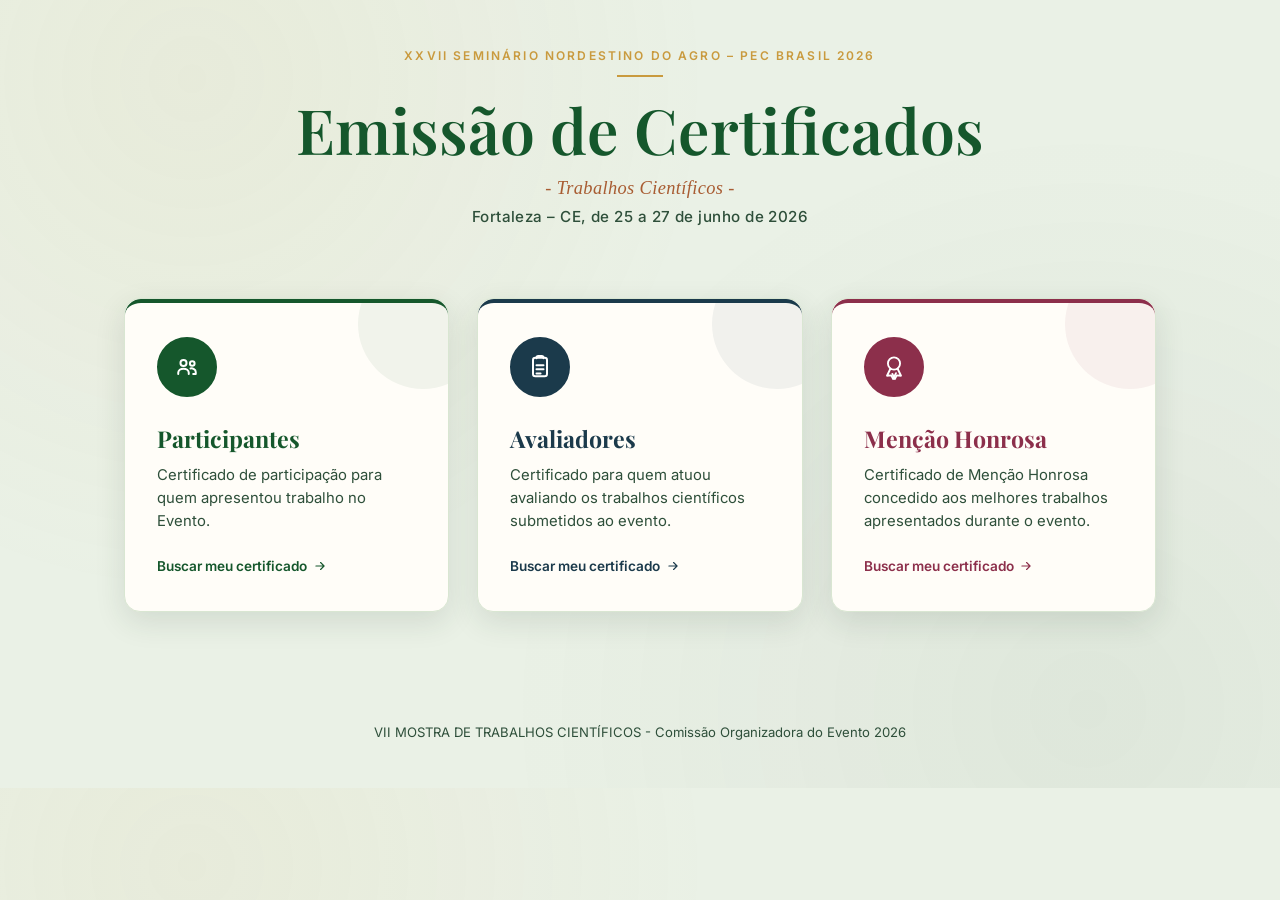
==== commit 63352046: "Add files via upload" ====
--- a/index.html
+++ b/index.html
@@ -28,7 +28,7 @@
           </svg>
         </div>
         <h2>Participantes</h2>
-        <p>Certificado de participação para quem esteve presente ou apresentou trabalho no congresso.</p>
+        <p>Certificado de participação para quem apresentou trabalho no Evento.</p>
         <span class="ir-para">
           Buscar meu certificado
           <svg viewBox="0 0 24 24" fill="none" stroke="currentColor" stroke-width="2"><path d="M5 12h14M13 6l6 6-6 6" stroke-linecap="round" stroke-linejoin="round"/></svg>
